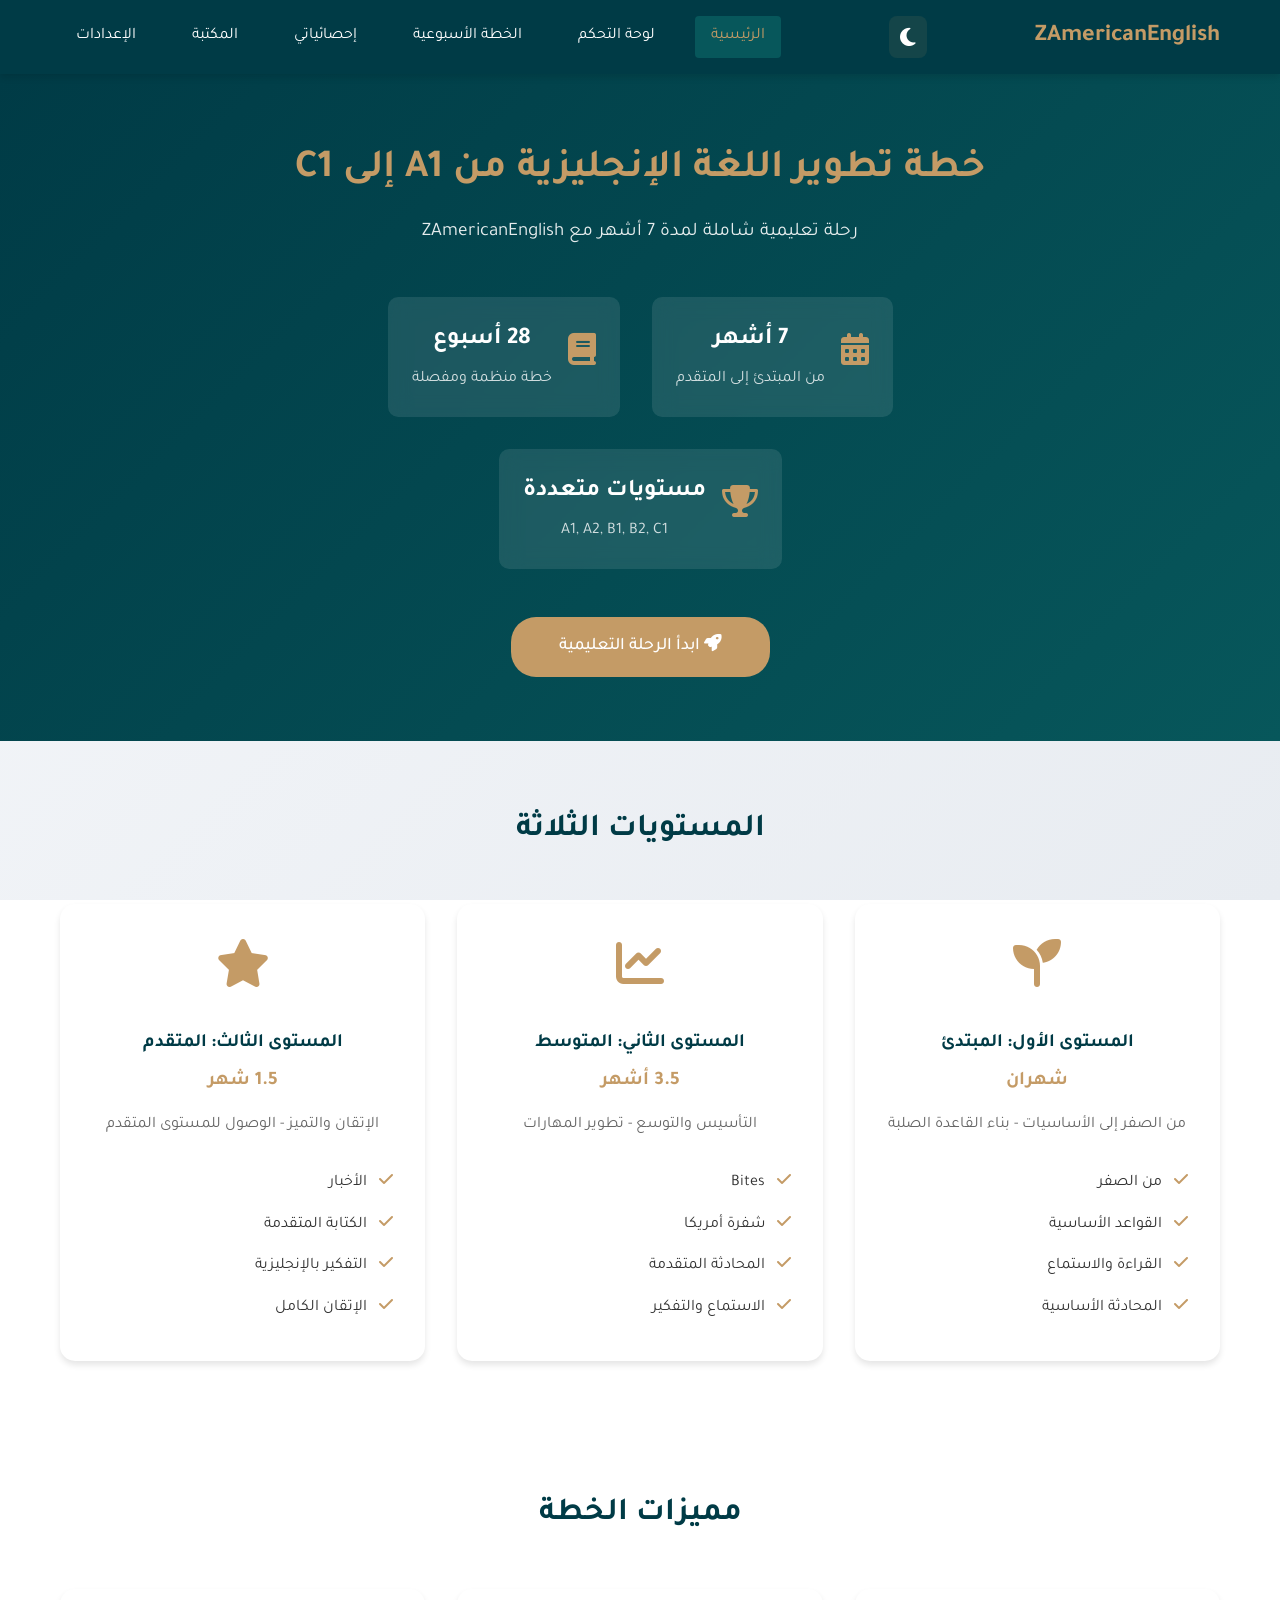
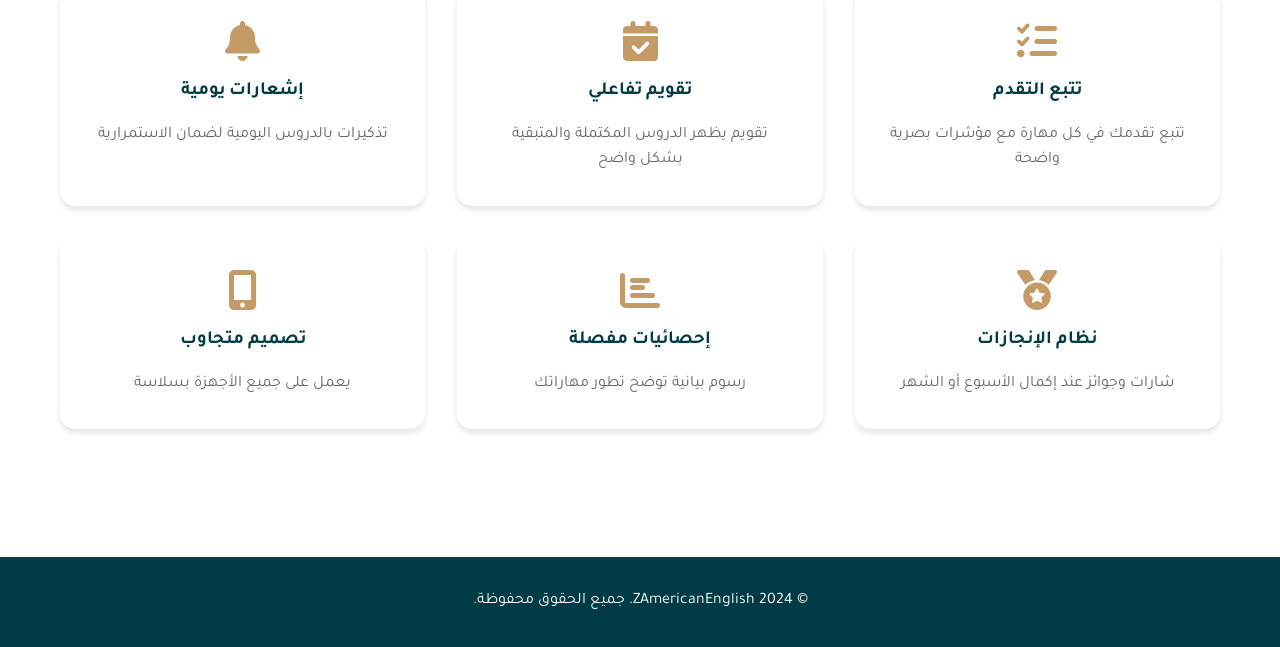
==== index.html @ 00224352 "Initial commit: ZAmericanRoadMap learning platform" ====
<!DOCTYPE html>
<html lang="ar" dir="rtl">
<head>
    <meta charset="UTF-8">
    <meta name="viewport" content="width=device-width, initial-scale=1.0">
    <title>خطة تطوير اللغة الإنجليزية من A1 إلى C1</title>
    <link rel="preconnect" href="https://fonts.googleapis.com">
    <link rel="preconnect" href="https://fonts.gstatic.com" crossorigin>
    <link href="https://fonts.googleapis.com/css2?family=Tajawal:wght@300;400;500;700&display=swap" rel="stylesheet">
    <link rel="stylesheet" href="https://cdnjs.cloudflare.com/ajax/libs/font-awesome/6.4.0/css/all.min.css">
    <link rel="stylesheet" href="css/style.css">
    <link rel="stylesheet" href="css/responsive.css">
</head>
<body>
    <header class="main-header">
        <div class="container">
            <h1 class="logo">ZAmericanEnglish</h1>
            <button class="menu-toggle" aria-label="قائمة">
                <i class="fas fa-bars"></i>
            </button>
            <nav class="main-nav">
                <a href="index.html" class="nav-link active">الرئيسية</a>
                <a href="dashboard.html" class="nav-link">لوحة التحكم</a>
                <a href="weekly-plan.html" class="nav-link">الخطة الأسبوعية</a>
                <a href="statistics.html" class="nav-link">إحصائياتي</a>
                <a href="library.html" class="nav-link">المكتبة</a>
                <a href="settings.html" class="nav-link">الإعدادات</a>
            </nav>
        </div>
    </header>

    <main>
        <section class="hero-section">
            <div class="container">
                <div class="hero-content">
                    <h1 class="hero-title">خطة تطوير اللغة الإنجليزية من A1 إلى C1</h1>
                    <p class="hero-subtitle">رحلة تعليمية شاملة لمدة 7 أشهر مع ZAmericanEnglish</p>
                    <div class="hero-timeline">
                        <div class="timeline-item">
                            <div class="timeline-icon">
                                <i class="fas fa-calendar-alt"></i>
                            </div>
                            <div class="timeline-content">
                                <h3>7 أشهر</h3>
                                <p>من المبتدئ إلى المتقدم</p>
                            </div>
                        </div>
                        <div class="timeline-item">
                            <div class="timeline-icon">
                                <i class="fas fa-book"></i>
                            </div>
                            <div class="timeline-content">
                                <h3>28 أسبوع</h3>
                                <p>خطة منظمة ومفصلة</p>
                            </div>
                        </div>
                        <div class="timeline-item">
                            <div class="timeline-icon">
                                <i class="fas fa-trophy"></i>
                            </div>
                            <div class="timeline-content">
                                <h3>مستويات متعددة</h3>
                                <p>A1, A2, B1, B2, C1</p>
                            </div>
                        </div>
                    </div>
                    <a href="dashboard.html" class="btn btn-primary btn-large">
                        <i class="fas fa-rocket"></i>
                        ابدأ الرحلة التعليمية
                    </a>
                </div>
            </div>
        </section>

        <section class="levels-section">
            <div class="container">
                <h2 class="section-title">المستويات الثلاثة</h2>
                <div class="levels-grid">
                    <div class="level-card">
                        <div class="level-icon">
                            <i class="fas fa-seedling"></i>
                        </div>
                        <h3>المستوى الأول: المبتدئ</h3>
                        <p class="level-duration">شهران</p>
                        <p class="level-description">من الصفر إلى الأساسيات - بناء القاعدة الصلبة</p>
                        <ul class="level-topics">
                            <li><i class="fas fa-check"></i> من الصفر</li>
                            <li><i class="fas fa-check"></i> القواعد الأساسية</li>
                            <li><i class="fas fa-check"></i> القراءة والاستماع</li>
                            <li><i class="fas fa-check"></i> المحادثة الأساسية</li>
                        </ul>
                    </div>
                    <div class="level-card">
                        <div class="level-icon">
                            <i class="fas fa-chart-line"></i>
                        </div>
                        <h3>المستوى الثاني: المتوسط</h3>
                        <p class="level-duration">3.5 أشهر</p>
                        <p class="level-description">التأسيس والتوسع - تطوير المهارات</p>
                        <ul class="level-topics">
                            <li><i class="fas fa-check"></i> Bites</li>
                            <li><i class="fas fa-check"></i> شفرة أمريكا</li>
                            <li><i class="fas fa-check"></i> المحادثة المتقدمة</li>
                            <li><i class="fas fa-check"></i> الاستماع والتفكير</li>
                        </ul>
                    </div>
                    <div class="level-card">
                        <div class="level-icon">
                            <i class="fas fa-star"></i>
                        </div>
                        <h3>المستوى الثالث: المتقدم</h3>
                        <p class="level-duration">1.5 شهر</p>
                        <p class="level-description">الإتقان والتميز - الوصول للمستوى المتقدم</p>
                        <ul class="level-topics">
                            <li><i class="fas fa-check"></i> الأخبار</li>
                            <li><i class="fas fa-check"></i> الكتابة المتقدمة</li>
                            <li><i class="fas fa-check"></i> التفكير بالإنجليزية</li>
                            <li><i class="fas fa-check"></i> الإتقان الكامل</li>
                        </ul>
                    </div>
                </div>
            </div>
        </section>

        <section class="features-section">
            <div class="container">
                <h2 class="section-title">مميزات الخطة</h2>
                <div class="features-grid">
                    <div class="feature-card">
                        <i class="fas fa-tasks"></i>
                        <h3>تتبع التقدم</h3>
                        <p>تتبع تقدمك في كل مهارة مع مؤشرات بصرية واضحة</p>
                    </div>
                    <div class="feature-card">
                        <i class="fas fa-calendar-check"></i>
                        <h3>تقويم تفاعلي</h3>
                        <p>تقويم يظهر الدروس المكتملة والمتبقية بشكل واضح</p>
                    </div>
                    <div class="feature-card">
                        <i class="fas fa-bell"></i>
                        <h3>إشعارات يومية</h3>
                        <p>تذكيرات بالدروس اليومية لضمان الاستمرارية</p>
                    </div>
                    <div class="feature-card">
                        <i class="fas fa-medal"></i>
                        <h3>نظام الإنجازات</h3>
                        <p>شارات وجوائز عند إكمال الأسبوع أو الشهر</p>
                    </div>
                    <div class="feature-card">
                        <i class="fas fa-chart-bar"></i>
                        <h3>إحصائيات مفصلة</h3>
                        <p>رسوم بيانية توضح تطور مهاراتك</p>
                    </div>
                    <div class="feature-card">
                        <i class="fas fa-mobile-alt"></i>
                        <h3>تصميم متجاوب</h3>
                        <p>يعمل على جميع الأجهزة بسلاسة</p>
                    </div>
                </div>
            </div>
        </section>
    </main>

    <footer class="main-footer">
        <div class="container">
            <p>&copy; 2024 ZAmericanEnglish. جميع الحقوق محفوظة.</p>
        </div>
    </footer>

    <script src="js/app.js"></script>
    <script src="js/utils.js"></script>
    <script src="js/dark-mode.js"></script>
</body>
</html>
---- css/style.css ----
/* متغيرات الألوان والخطوط */
:root {
  --color-petroleum: #003b46;
  --color-petroleum-light: #07575b;
  --color-gold: #c49b66;
  --color-gold-hover: #d4af37;
  --color-white: #ffffff;
  --color-light-gray: #f4f4f4;
  --color-text-dark: #333333;
  --color-text-light: #666666;
  --font-main: "Tajawal", sans-serif;

  /* ألوان الأيام */
  --color-saturday: #fef9e7;
  --color-sunday: #ffe5d9;
  --color-monday: #ffb4a2;
  --color-tuesday: #003b46;
  --color-wednesday: #a8e6cf;
  --color-thursday: #ffd93d;

  /* ظلال */
  --shadow-sm: 0 2px 4px rgba(0, 0, 0, 0.1);
  --shadow-md: 0 4px 6px rgba(0, 0, 0, 0.1);
  --shadow-lg: 0 10px 20px rgba(0, 0, 0, 0.15);
}

/* إعادة تعيين الأساسيات */
* {
  margin: 0;
  padding: 0;
  box-sizing: border-box;
}

body {
  font-family: var(--font-main);
  color: var(--color-text-dark);
  background: linear-gradient(135deg, #f5f7fa 0%, #e8ecf1 100%);
  background-attachment: fixed;
  line-height: 1.6;
  min-height: 100vh;
  overflow-x: hidden;
  transition: background 0.4s ease, color 0.4s ease;
}

/* Global transition for dark mode */
*,
*::before,
*::after {
  transition-property: background-color, border-color, color, box-shadow;
  transition-duration: 0.3s;
  transition-timing-function: ease;
}

.container {
  max-width: 1200px;
  margin: 0 auto;
  padding: 0 20px;
}

/* الهيدر */
.main-header {
  background: var(--color-petroleum);
  color: var(--color-white);
  padding: 1rem 0;
  box-shadow: var(--shadow-md);
  position: sticky;
  top: 0;
  z-index: 1000;
}

.main-header .container {
  display: flex;
  justify-content: space-between;
  align-items: center;
}

.logo {
  font-size: 1.5rem;
  font-weight: 700;
  color: var(--color-gold);
}

.main-nav {
  display: flex;
  gap: 1.5rem;
}

.menu-toggle {
  display: none;
  background: none;
  border: none;
  color: var(--color-white);
  font-size: 1.5rem;
  cursor: pointer;
  padding: 0.5rem;
  transition: all 0.3s ease;
}

.menu-toggle:hover {
  color: var(--color-gold);
}

.nav-link {
  color: var(--color-white);
  text-decoration: none;
  padding: 0.5rem 1rem;
  border-radius: 4px;
  transition: all 0.3s ease;
}

.nav-link:hover,
.nav-link.active {
  background: var(--color-petroleum-light);
  color: var(--color-gold);
}

/* Hero Section */
.hero-section {
  padding: 4rem 0;
  background: linear-gradient(135deg, var(--color-petroleum) 0%, var(--color-petroleum-light) 100%);
  color: var(--color-white);
  text-align: center;
}

.hero-content {
  max-width: 800px;
  margin: 0 auto;
}

.hero-title {
  font-size: 2.5rem;
  margin-bottom: 1rem;
  color: var(--color-gold);
}

.hero-subtitle {
  font-size: 1.2rem;
  margin-bottom: 2rem;
  opacity: 0.9;
}

.hero-timeline {
  display: flex;
  justify-content: center;
  gap: 2rem;
  margin: 3rem 0;
  flex-wrap: wrap;
}

.timeline-item {
  display: flex;
  align-items: center;
  gap: 1rem;
  background: rgba(255, 255, 255, 0.1);
  padding: 1.5rem;
  border-radius: 10px;
  backdrop-filter: blur(10px);
}

.timeline-icon {
  font-size: 2rem;
  color: var(--color-gold);
}

.timeline-content h3 {
  font-size: 1.5rem;
  margin-bottom: 0.5rem;
}

.timeline-content p {
  opacity: 0.8;
}

/* الأزرار */
.btn {
  display: inline-block;
  padding: 0.75rem 2rem;
  background: var(--color-gold);
  color: var(--color-white);
  text-decoration: none;
  border-radius: 25px;
  font-weight: 500;
  transition: all 0.3s ease;
  border: none;
  cursor: pointer;
  font-family: var(--font-main);
}

.btn:hover {
  background: var(--color-gold-hover);
  transform: translateY(-2px);
  box-shadow: var(--shadow-lg);
}

.btn-large {
  padding: 1rem 3rem;
  font-size: 1.1rem;
}

.btn-primary {
  background: var(--color-gold);
}

/* Sections */
.section-title {
  text-align: center;
  font-size: 2rem;
  margin-bottom: 3rem;
  color: var(--color-petroleum);
}

.levels-section,
.features-section {
  padding: 4rem 0;
}

.levels-grid,
.features-grid {
  display: grid;
  grid-template-columns: repeat(auto-fit, minmax(300px, 1fr));
  gap: 2rem;
}

.level-card,
.feature-card {
  background: var(--color-white);
  padding: 2rem;
  border-radius: 15px;
  box-shadow: var(--shadow-md);
  transition: all 0.3s ease;
  text-align: center;
}

.level-card:hover,
.feature-card:hover {
  transform: translateY(-5px);
  box-shadow: var(--shadow-lg);
}

.level-icon {
  font-size: 3rem;
  color: var(--color-gold);
  margin-bottom: 1rem;
}

.level-card h3 {
  color: var(--color-petroleum);
  margin-bottom: 0.5rem;
}

.level-duration {
  color: var(--color-gold);
  font-weight: 700;
  font-size: 1.2rem;
  margin-bottom: 1rem;
}

.level-description {
  color: var(--color-text-light);
  margin-bottom: 1.5rem;
}

.level-topics {
  list-style: none;
  text-align: right;
}

.level-topics li {
  padding: 0.5rem 0;
  color: var(--color-text-dark);
}

.level-topics li i {
  color: var(--color-gold);
  margin-left: 0.5rem;
}

.feature-card i {
  font-size: 2.5rem;
  color: var(--color-gold);
  margin-bottom: 1rem;
}

.feature-card h3 {
  color: var(--color-petroleum);
  margin-bottom: 1rem;
}

.feature-card p {
  color: var(--color-text-light);
}

/* Footer */
.main-footer {
  background: var(--color-petroleum);
  color: var(--color-white);
  text-align: center;
  padding: 2rem 0;
  margin-top: 4rem;
}

/* Dashboard Styles */
.dashboard-header {
  background: var(--color-petroleum);
  color: var(--color-white);
  padding: 2rem 0;
  margin-bottom: 2rem;
}

.dashboard-header h1 {
  text-align: center;
  font-size: 2rem;
  margin-bottom: 1rem;
}

.progress-section {
  background: var(--color-white);
  padding: 2rem;
  border-radius: 15px;
  box-shadow: var(--shadow-md);
  margin-bottom: 2rem;
}

.progress-bar-container {
  background: var(--color-light-gray);
  border-radius: 10px;
  height: 30px;
  overflow: hidden;
  margin-top: 1rem;
}

.progress-bar {
  background: linear-gradient(90deg, var(--color-gold) 0%, var(--color-gold-hover) 100%);
  height: 100%;
  border-radius: 10px;
  transition: width 0.5s ease;
  display: flex;
  align-items: center;
  justify-content: center;
  color: var(--color-white);
  font-weight: 700;
}

.week-selector {
  display: flex;
  justify-content: center;
  gap: 1rem;
  margin: 2rem 0;
  flex-wrap: wrap;
}

.week-btn {
  padding: 0.5rem 1.5rem;
  background: var(--color-light-gray);
  border: 2px solid var(--color-petroleum-light);
  border-radius: 25px;
  cursor: pointer;
  transition: all 0.3s ease;
  font-family: var(--font-main);
}

.week-btn:hover,
.week-btn.active {
  background: var(--color-petroleum);
  color: var(--color-white);
  border-color: var(--color-petroleum);
}

/* Weekly Plan Styles */
.weekly-plan-container {
  max-width: 1000px;
  margin: 0 auto;
  padding: 2rem;
}

.month-calendar-icon {
  position: relative;
  width: 80px;
  height: 80px;
  margin-bottom: 1rem;
}

.calendar-icon {
  width: 100%;
  height: 100%;
  background: var(--color-white);
  border: 3px solid var(--color-petroleum);
  border-radius: 5px;
  position: relative;
  box-shadow: var(--shadow-md);
}

.calendar-tab {
  position: absolute;
  top: -10px;
  right: 10px;
  width: 30px;
  height: 20px;
  background: #dc3545;
  border-radius: 3px 3px 0 0;
}

.calendar-number {
  position: absolute;
  top: 50%;
  left: 50%;
  transform: translate(-50%, -50%);
  font-size: 2rem;
  font-weight: 700;
  color: var(--color-petroleum);
}

.week-banner {
  background: linear-gradient(135deg, #ffd89b 0%, #ffecd2 100%);
  padding: 1.5rem;
  border-radius: 15px;
  text-align: center;
  margin: 2rem 0;
  box-shadow: var(--shadow-md);
}

.week-banner h2 {
  color: var(--color-petroleum);
  font-size: 1.8rem;
  margin: 0;
}

.weekly-schedule {
  margin-top: 2rem;
}

.weekly-schedule-wrapper {
  position: relative;
}

.day-row {
  display: flex;
  align-items: center;
  margin-bottom: 1rem;
  border-radius: 10px;
  padding: 1.5rem;
  box-shadow: var(--shadow-sm);
  transition: all 0.3s ease;
  position: relative;
  gap: 1rem;
}

.day-row:hover {
  transform: translateX(-5px);
  box-shadow: var(--shadow-md);
}

.lessons-column {
  flex: 1;
  display: flex;
  flex-direction: column;
  gap: 0.5rem;
}

.day-separator {
  width: 2px;
  height: 100%;
  background: rgba(0, 0, 0, 0.1);
  margin: 0 1rem;
}

.day-row.tuesday .day-separator {
  background: rgba(255, 255, 255, 0.3);
}

.day-row.saturday {
  background: var(--color-saturday);
}

.day-row.sunday {
  background: var(--color-sunday);
}

.day-row.monday {
  background: var(--color-monday);
}

.day-row.tuesday {
  background: var(--color-tuesday);
  color: var(--color-white);
}

.day-row.wednesday {
  background: var(--color-wednesday);
}

.day-row.thursday {
  background: var(--color-thursday);
}

.lesson-checkbox {
  width: 25px;
  height: 25px;
  margin-left: 1rem;
  cursor: pointer;
  accent-color: var(--color-gold);
}

.lesson-content {
  flex: 1;
  display: flex;
  gap: 1rem;
  align-items: center;
  flex-wrap: wrap;
}

.lesson-item {
  background: rgba(255, 255, 255, 0.7);
  padding: 0.5rem 1rem;
  border-radius: 5px;
  font-weight: 500;
}

.day-row.tuesday .lesson-item {
  background: rgba(255, 255, 255, 0.3);
  color: var(--color-white);
}

.day-name {
  min-width: 120px;
  font-weight: 700;
  font-size: 1.2rem;
  padding: 0 1rem;
  text-align: center;
}

.side-notes-container {
  margin-top: 2rem;
  display: flex;
  flex-direction: column;
  gap: 1rem;
}

/* Statistics */
.stats-grid {
  display: grid;
  grid-template-columns: repeat(auto-fit, minmax(250px, 1fr));
  gap: 2rem;
  margin-bottom: 3rem;
}

.stat-card {
  background: var(--color-white);
  padding: 2rem;
  border-radius: 15px;
  box-shadow: var(--shadow-md);
  text-align: center;
}

.stat-icon {
  font-size: 3rem;
  color: var(--color-gold);
  margin-bottom: 1rem;
}

.stat-value {
  font-size: 2.5rem;
  font-weight: 700;
  color: var(--color-petroleum);
  margin-bottom: 0.5rem;
}

.stat-label {
  color: var(--color-text-light);
}

/* Loading */
.loading {
  text-align: center;
  padding: 2rem;
  color: var(--color-text-light);
}

/* Utilities */
.text-center {
  text-align: center;
}

.mt-1 {
  margin-top: 1rem;
}

.mt-2 {
  margin-top: 2rem;
}

.mb-1 {
  margin-bottom: 1rem;
}

.mb-2 {
  margin-bottom: 2rem;
}

/* Skills Progress */
.skills-section {
  margin-top: 3rem;
}

.skills-grid {
  display: grid;
  grid-template-columns: repeat(auto-fit, minmax(200px, 1fr));
  gap: 1.5rem;
}

.skill-card {
  background: var(--color-white);
  padding: 1.5rem;
  border-radius: 15px;
  box-shadow: var(--shadow-md);
  text-align: center;
  transition: all 0.3s ease;
}

.skill-card:hover {
  transform: translateY(-5px);
  box-shadow: var(--shadow-lg);
}

.skill-icon {
  font-size: 2.5rem;
  color: var(--color-gold);
  margin-bottom: 1rem;
}

.skill-card h3 {
  color: var(--color-petroleum);
  margin-bottom: 1rem;
  font-size: 1.2rem;
}

.skill-progress-bar {
  background: var(--color-light-gray);
  height: 10px;
  border-radius: 5px;
  overflow: hidden;
  margin-bottom: 0.5rem;
}

.skill-progress {
  background: linear-gradient(90deg, var(--color-gold) 0%, var(--color-gold-hover) 100%);
  height: 100%;
  border-radius: 5px;
  transition: width 0.5s ease;
}

.skill-percentage {
  color: var(--color-text-light);
  font-size: 0.9rem;
}

.skills-progress-container {
  background: var(--color-white);
  padding: 2rem;
  border-radius: 15px;
  box-shadow: var(--shadow-md);
}

.skill-progress-item {
  margin-bottom: 1.5rem;
}

.skill-progress-item:last-child {
  margin-bottom: 0;
}

.skill-header {
  display: flex;
  justify-content: space-between;
  align-items: center;
  margin-bottom: 0.5rem;
}

.skill-name {
  font-weight: 700;
  color: var(--color-petroleum);
}

.skill-stats {
  color: var(--color-text-light);
  font-size: 0.9rem;
}

.skill-bar-container {
  background: var(--color-light-gray);
  height: 20px;
  border-radius: 10px;
  overflow: hidden;
  position: relative;
}

.skill-bar {
  background: linear-gradient(90deg, var(--color-gold) 0%, var(--color-gold-hover) 100%);
  height: 100%;
  border-radius: 10px;
  transition: width 0.5s ease;
  display: flex;
  align-items: center;
  justify-content: center;
  color: var(--color-white);
  font-weight: 700;
  font-size: 0.8rem;
}

/* Achievements */
.achievements-section {
  margin-top: 3rem;
}

.achievements-grid {
  display: grid;
  grid-template-columns: repeat(auto-fit, minmax(250px, 1fr));
  gap: 1.5rem;
}

.achievement-card {
  background: linear-gradient(135deg, var(--color-gold) 0%, var(--color-gold-hover) 100%);
  padding: 2rem;
  border-radius: 15px;
  box-shadow: var(--shadow-md);
  text-align: center;
  color: var(--color-white);
  transition: all 0.3s ease;
}

.achievement-card:hover {
  transform: translateY(-5px);
  box-shadow: var(--shadow-lg);
}

.achievement-icon {
  font-size: 3rem;
  margin-bottom: 1rem;
  color: var(--color-white);
}

.achievement-card h3 {
  margin-bottom: 0.5rem;
  font-size: 1.3rem;
}

.achievement-card p {
  opacity: 0.9;
  font-size: 0.9rem;
}

/* Settings */
.settings-section {
  max-width: 800px;
  margin: 0 auto;
}

.settings-card {
  background: var(--color-white);
  padding: 2rem;
  border-radius: 15px;
  box-shadow: var(--shadow-md);
  margin-bottom: 2rem;
}

.settings-card h2 {
  color: var(--color-petroleum);
  margin-bottom: 1rem;
  display: flex;
  align-items: center;
  gap: 0.5rem;
}

.settings-card h2 i {
  color: var(--color-gold);
}

.settings-card p {
  color: var(--color-text-light);
  margin-bottom: 1rem;
}

.settings-card.danger {
  border: 2px solid #dc3545;
}

.btn-danger {
  background: #dc3545;
  color: var(--color-white);
}

.btn-danger:hover {
  background: #c82333;
}

.switch {
  position: relative;
  display: inline-block;
  width: 60px;
  height: 34px;
}

.switch input {
  opacity: 0;
  width: 0;
  height: 0;
}

.slider {
  position: absolute;
  cursor: pointer;
  top: 0;
  left: 0;
  right: 0;
  bottom: 0;
  background-color: #ccc;
  transition: 0.4s;
  border-radius: 34px;
}

.slider:before {
  position: absolute;
  content: "";
  height: 26px;
  width: 26px;
  left: 4px;
  bottom: 4px;
  background-color: white;
  transition: 0.4s;
  border-radius: 50%;
}

input:checked+.slider {
  background-color: var(--color-gold);
}

input:checked+.slider:before {
  transform: translateX(26px);
}

/* Library */
.library-grid {
  display: grid;
  grid-template-columns: repeat(auto-fit, minmax(300px, 1fr));
  gap: 2rem;
}

.library-card {
  background: var(--color-white);
  padding: 2rem;
  border-radius: 15px;
  box-shadow: var(--shadow-md);
  text-align: center;
  transition: all 0.3s ease;
}

.library-card:hover {
  transform: translateY(-5px);
  box-shadow: var(--shadow-lg);
}

.library-icon {
  font-size: 3rem;
  color: var(--color-gold);
  margin-bottom: 1rem;
}

.library-card h3 {
  color: var(--color-petroleum);
  margin-bottom: 1rem;
}

.library-card p {
  color: var(--color-text-light);
  margin-bottom: 1.5rem;
}

/* Plan Controls */
.plan-controls {
  display: flex;
  gap: 2rem;
  margin-bottom: 2rem;
  flex-wrap: wrap;
}

.plan-controls label {
  display: block;
  margin-bottom: 0.5rem;
  color: var(--color-petroleum);
  font-weight: 500;
}

.form-select {
  padding: 0.75rem 1rem;
  border: 2px solid var(--color-petroleum-light);
  border-radius: 8px;
  font-family: var(--font-main);
  font-size: 1rem;
  background: var(--color-white);
  color: var(--color-text-dark);
  cursor: pointer;
  transition: all 0.3s ease;
}

.form-select:hover {
  border-color: var(--color-petroleum);
}

.form-select:focus {
  outline: none;
  border-color: var(--color-gold);
  box-shadow: 0 0 0 3px rgba(196, 155, 102, 0.1);
}

.plan-header {
  display: flex;
  align-items: flex-start;
  gap: 2rem;
  margin-bottom: 2rem;
  flex-wrap: wrap;
}

.month-name {
  text-align: center;
  color: var(--color-petroleum);
  font-weight: 700;
  margin-top: 0.5rem;
}

.lesson-row-item {
  display: flex;
  align-items: center;
  gap: 0.5rem;
  margin-bottom: 0.5rem;
}

.lesson-text {
  flex: 1;
}

.side-note {
  background: rgba(0, 59, 70, 0.1);
  padding: 1rem;
  border-radius: 10px;
  margin: 1rem 0;
  border-right: 4px solid var(--color-petroleum);
  display: flex;
  align-items: center;
  gap: 1rem;
}

.side-note p {
  margin: 0;
  color: var(--color-petroleum);
  font-weight: 500;
}

.side-note i {
  color: var(--color-gold);
  font-size: 1.5rem;
}

.week-header {
  display: flex;
  justify-content: space-between;
  align-items: center;
  margin-bottom: 2rem;
  padding: 1rem;
  background: var(--color-white);
  border-radius: 10px;
  box-shadow: var(--shadow-sm);
}

.week-progress {
  color: var(--color-gold);
  font-weight: 700;
}

/* Charts */
.charts-section {
  margin-top: 3rem;
}

.charts-grid {
  display: grid;
  grid-template-columns: repeat(auto-fit, minmax(300px, 1fr));
  gap: 2rem;
}

.chart-card {
  background: var(--color-white);
  padding: 2rem;
  border-radius: 15px;
  box-shadow: var(--shadow-md);
  transition: all 0.3s ease;
}

.chart-card:hover {
  transform: translateY(-5px);
  box-shadow: var(--shadow-lg);
}

.chart-card h3 {
  color: var(--color-petroleum);
  margin-bottom: 1rem;
  text-align: center;
}

.chart-card canvas {
  max-height: 300px;
}

/* Advanced Stats */
.advanced-stats-section {
  margin-top: 3rem;
}

.advanced-stats-grid {
  display: grid;
  grid-template-columns: repeat(auto-fit, minmax(200px, 1fr));
  gap: 1.5rem;
}

.advanced-stat-card {
  background: var(--color-white);
  padding: 1.5rem;
  border-radius: 15px;
  box-shadow: var(--shadow-md);
  display: flex;
  align-items: center;
  gap: 1rem;
  transition: all 0.3s ease;
}

.advanced-stat-card:hover {
  transform: translateY(-3px);
  box-shadow: var(--shadow-lg);
}

.advanced-stat-card .stat-icon {
  font-size: 2.5rem;
  color: var(--color-gold);
}

.advanced-stat-content h3 {
  color: var(--color-petroleum);
  font-size: 1.8rem;
  margin-bottom: 0.25rem;
}

.advanced-stat-content p {
  color: var(--color-text-light);
  font-size: 0.9rem;
  margin: 0;
}

/* Loading States */
.page-loader {
  position: fixed;
  top: 0;
  left: 0;
  right: 0;
  bottom: 0;
  background: rgba(255, 255, 255, 0.9);
  display: flex;
  flex-direction: column;
  justify-content: center;
  align-items: center;
  z-index: 9999;
  backdrop-filter: blur(5px);
}

.loader-spinner {
  width: 50px;
  height: 50px;
  border: 4px solid var(--color-light-gray);
  border-top-color: var(--color-gold);
  border-radius: 50%;
  animation: spin 1s linear infinite;
}

@keyframes spin {
  to {
    transform: rotate(360deg);
  }
}

.page-loader p {
  margin-top: 1rem;
  color: var(--color-petroleum);
  font-weight: 500;
}

/* Animations */
@keyframes fadeIn {
  from {
    opacity: 0;
    transform: translateY(20px);
  }

  to {
    opacity: 1;
    transform: translateY(0);
  }
}

@keyframes slideInRight {
  from {
    opacity: 0;
    transform: translateX(-30px);
  }

  to {
    opacity: 1;
    transform: translateX(0);
  }
}

@keyframes slideInLeft {
  from {
    opacity: 0;
    transform: translateX(30px);
  }

  to {
    opacity: 1;
    transform: translateX(0);
  }
}

@keyframes scaleIn {
  from {
    opacity: 0;
    transform: scale(0.9);
  }

  to {
    opacity: 1;
    transform: scale(1);
  }
}

.fade-in {
  animation: fadeIn 0.5s ease-out;
}

.slide-in-right {
  animation: slideInRight 0.5s ease-out;
}

.slide-in-left {
  animation: slideInLeft 0.5s ease-out;
}

.scale-in {
  animation: scaleIn 0.3s ease-out;
}

/* Toast Notifications */
.toast-container {
  position: fixed;
  top: 20px;
  left: 20px;
  z-index: 10000;
  display: flex;
  flex-direction: column;
  gap: 10px;
}

.toast {
  background: var(--color-white);
  padding: 1rem 1.5rem;
  border-radius: 8px;
  box-shadow: var(--shadow-lg);
  display: flex;
  align-items: center;
  gap: 1rem;
  min-width: 300px;
  animation: slideInLeft 0.3s ease-out;
  border-right: 4px solid var(--color-gold);
}

.toast.success {
  border-right-color: #28a745;
}

.toast.error {
  border-right-color: #dc3545;
}

.toast.warning {
  border-right-color: #ffc107;
}

.toast.info {
  border-right-color: #17a2b8;
}

.toast-icon {
  font-size: 1.5rem;
}

.toast.success .toast-icon {
  color: #28a745;
}

.toast.error .toast-icon {
  color: #dc3545;
}

.toast.warning .toast-icon {
  color: #ffc107;
}

.toast.info .toast-icon {
  color: #17a2b8;
}

.toast-content {
  flex: 1;
}

.toast-title {
  font-weight: 700;
  color: var(--color-petroleum);
  margin-bottom: 0.25rem;
}

.toast-message {
  color: var(--color-text-light);
  font-size: 0.9rem;
}

.toast-close {
  background: none;
  border: none;
  color: var(--color-text-light);
  cursor: pointer;
  font-size: 1.2rem;
  padding: 0;
  width: 24px;
  height: 24px;
  display: flex;
  align-items: center;
  justify-content: center;
}

.toast-close:hover {
  color: var(--color-petroleum);
}

@keyframes slideOutLeft {
  from {
    opacity: 1;
    transform: translateX(0);
  }

  to {
    opacity: 0;
    transform: translateX(-30px);
  }
}

/* Dark Mode */
.dark-mode {
  --color-petroleum: #07575b;
  --color-petroleum-light: #0a7a80;
  --color-white: #1a1a1a;
  --color-light-gray: #2d2d2d;
  --color-text-dark: #e0e0e0;
  --color-text-light: #b0b0b0;

  /* Dark mode day colors - muted versions */
  --color-saturday: #3d3526;
  --color-sunday: #3d2f2a;
  --color-monday: #3d2c28;
  --color-tuesday: #003b46;
  --color-wednesday: #2a3d32;
  --color-thursday: #3d3720;

  background: linear-gradient(135deg, #121212 0%, #1e1e1e 100%);
}

/* Header */
.dark-mode .main-header {
  background: linear-gradient(135deg, #0a4a50 0%, #003b46 100%);
  box-shadow: 0 4px 15px rgba(0, 0, 0, 0.4);
}

.dark-mode .logo {
  color: var(--color-gold);
  text-shadow: 0 0 10px rgba(196, 155, 102, 0.3);
}

.dark-mode .nav-link {
  color: #d0d0d0;
}

.dark-mode .nav-link:hover,
.dark-mode .nav-link.active {
  background: rgba(196, 155, 102, 0.2);
  color: var(--color-gold);
}

/* Hero Section */
.dark-mode .hero-section {
  background: linear-gradient(135deg, #0a4a50 0%, #003b46 100%);
  box-shadow: 0 4px 20px rgba(0, 0, 0, 0.3);
}

.dark-mode .hero-title {
  color: var(--color-gold);
  text-shadow: 0 2px 10px rgba(196, 155, 102, 0.2);
}

.dark-mode .hero-subtitle {
  color: #c0c0c0;
}

.dark-mode .timeline-item {
  background: rgba(0, 0, 0, 0.3);
  border: 1px solid rgba(196, 155, 102, 0.2);
}

.dark-mode .timeline-content h3 {
  color: #ffffff;
}

.dark-mode .timeline-content p {
  color: #b0b0b0;
}

/* Section Titles */
.dark-mode .section-title {
  color: var(--color-gold);
  text-shadow: 0 2px 5px rgba(0, 0, 0, 0.3);
}

/* Cards */
.dark-mode .level-card,
.dark-mode .feature-card,
.dark-mode .stat-card,
.dark-mode .skill-card,
.dark-mode .achievement-card,
.dark-mode .library-card,
.dark-mode .chart-card,
.dark-mode .advanced-stat-card,
.dark-mode .settings-card,
.dark-mode .progress-section,
.dark-mode .skills-progress-container {
  background: linear-gradient(145deg, #252525, #1e1e1e);
  color: var(--color-text-dark);
  box-shadow: 0 4px 15px rgba(0, 0, 0, 0.3);
  border: 1px solid rgba(255, 255, 255, 0.05);
}

.dark-mode .level-card:hover,
.dark-mode .feature-card:hover,
.dark-mode .stat-card:hover,
.dark-mode .skill-card:hover {
  box-shadow: 0 8px 25px rgba(0, 0, 0, 0.4);
  border-color: rgba(196, 155, 102, 0.2);
}

.dark-mode .level-card h3,
.dark-mode .feature-card h3 {
  color: var(--color-gold);
}

.dark-mode .level-description,
.dark-mode .feature-card p {
  color: #a0a0a0;
}

.dark-mode .level-topics li {
  color: #c0c0c0;
}

/* Day Rows - Muted dark versions */
.dark-mode .day-row.saturday {
  background: linear-gradient(135deg, #3d3526, #2e2a1e);
  border-right: 4px solid #c49b66;
}

.dark-mode .day-row.sunday {
  background: linear-gradient(135deg, #3d2f2a, #2e231f);
  border-right: 4px solid #d4a373;
}

.dark-mode .day-row.monday {
  background: linear-gradient(135deg, #3d2c28, #2e201d);
  border-right: 4px solid #e07a5f;
}

.dark-mode .day-row.tuesday {
  background: linear-gradient(135deg, #003b46, #002c35);
  border-right: 4px solid #00a8b5;
  color: #ffffff;
}

.dark-mode .day-row.wednesday {
  background: linear-gradient(135deg, #2a3d32, #1e2e25);
  border-right: 4px solid #52b788;
}

.dark-mode .day-row.thursday {
  background: linear-gradient(135deg, #3d3720, #2e2a18);
  border-right: 4px solid #ffd93d;
}

.dark-mode .day-row {
  box-shadow: 0 2px 8px rgba(0, 0, 0, 0.2);
}

.dark-mode .day-row:hover {
  box-shadow: 0 4px 15px rgba(0, 0, 0, 0.3);
}

.dark-mode .day-name {
  color: var(--color-gold);
  font-weight: 700;
}

.dark-mode .lesson-item {
  background: rgba(0, 0, 0, 0.3);
  color: #e0e0e0;
}

.dark-mode .day-row.tuesday .lesson-item {
  background: rgba(0, 168, 181, 0.2);
  color: #ffffff;
}

/* Buttons */
.dark-mode .btn {
  background: linear-gradient(135deg, #c49b66, #a8834f);
  box-shadow: 0 4px 15px rgba(196, 155, 102, 0.3);
}

.dark-mode .btn:hover {
  background: linear-gradient(135deg, #d4af37, #c49b66);
  box-shadow: 0 6px 20px rgba(196, 155, 102, 0.4);
}

.dark-mode .btn-danger {
  background: linear-gradient(135deg, #dc3545, #c82333);
}

.dark-mode .week-btn {
  background: #2d2d2d;
  border-color: var(--color-gold);
  color: #c0c0c0;
}

.dark-mode .week-btn:hover,
.dark-mode .week-btn.active {
  background: var(--color-gold);
  color: #1a1a1a;
}

/* Progress Bars */
.dark-mode .progress-bar-container {
  background: #1a1a1a;
  border: 1px solid rgba(255, 255, 255, 0.1);
}

.dark-mode .progress-bar {
  background: linear-gradient(90deg, var(--color-gold), #d4af37);
}

.dark-mode .skill-bar-container {
  background: #1a1a1a;
}

.dark-mode .skill-bar {
  background: linear-gradient(90deg, var(--color-gold), #d4af37);
}

/* Form Elements */
.dark-mode .form-select {
  background: #252525;
  color: #e0e0e0;
  border-color: #3d3d3d;
}

.dark-mode .form-select:hover {
  border-color: var(--color-gold);
}

.dark-mode .form-select:focus {
  border-color: var(--color-gold);
  box-shadow: 0 0 0 3px rgba(196, 155, 102, 0.2);
}

/* Week Banner */
.dark-mode .week-banner {
  background: linear-gradient(135deg, #3d3720, #2e2a18);
  border: 1px solid rgba(196, 155, 102, 0.3);
}

.dark-mode .week-banner h2 {
  color: var(--color-gold);
}

/* Week Header */
.dark-mode .week-header {
  background: #252525;
  border: 1px solid rgba(255, 255, 255, 0.05);
}

/* Side Notes */
.dark-mode .side-note {
  background: rgba(196, 155, 102, 0.1);
  border-right-color: var(--color-gold);
}

.dark-mode .side-note p {
  color: #c0c0c0;
}

/* Footer */
.dark-mode .main-footer {
  background: linear-gradient(135deg, #0a4a50 0%, #003b46 100%);
  border-top: 1px solid rgba(196, 155, 102, 0.2);
}

/* Toast */
.dark-mode .toast {
  background: #252525;
  color: var(--color-text-dark);
  border: 1px solid rgba(255, 255, 255, 0.1);
}

/* Dashboard Header */
.dark-mode .dashboard-header {
  background: linear-gradient(135deg, #0a4a50 0%, #003b46 100%);
}

/* Statistics */
.dark-mode .stat-value {
  color: var(--color-gold);
}

.dark-mode .stat-label {
  color: #a0a0a0;
}

/* Achievement Cards */
.dark-mode .achievement-card {
  background: linear-gradient(135deg, #8b6914, #a8834f) !important;
  border: 1px solid rgba(255, 255, 255, 0.1);
}

/* Switch/Toggle */
.dark-mode .slider {
  background-color: #3d3d3d;
}

.dark-mode input:checked+.slider {
  background-color: var(--color-gold);
}

/* Scrollbar */
.dark-mode::-webkit-scrollbar {
  width: 10px;
}

.dark-mode::-webkit-scrollbar-track {
  background: #1a1a1a;
}

.dark-mode::-webkit-scrollbar-thumb {
  background: #3d3d3d;
  border-radius: 5px;
}

.dark-mode::-webkit-scrollbar-thumb:hover {
  background: #4d4d4d;
}

/* Dark Mode Toggle Button */
.dark-mode-toggle-header {
  background: rgba(196, 155, 102, 0.1);
  border: 1px solid transparent;
  color: #ffffff;
  font-size: 1.3rem;
  cursor: pointer;
  padding: 0.6rem;
  border-radius: 8px;
  transition: all 0.3s ease;
  display: flex;
  align-items: center;
  justify-content: center;
}

.dark-mode-toggle-header:hover {
  background: rgba(196, 155, 102, 0.2);
  border-color: var(--color-gold);
  color: var(--color-gold);
  transform: scale(1.1);
}

.dark-mode .dark-mode-toggle-header {
  background: rgba(255, 255, 255, 0.1);
}

.dark-mode .dark-mode-toggle-header:hover {
  background: rgba(255, 255, 255, 0.2);
  color: #ffd93d;
}

/* Notes */
.btn-note {
  background: none;
  border: none;
  color: var(--color-gold);
  cursor: pointer;
  padding: 0.25rem 0.5rem;
  margin-right: 0.5rem;
  border-radius: 5px;
  transition: all 0.3s ease;
  font-size: 0.9rem;
}

.btn-note:hover {
  background: rgba(196, 155, 102, 0.2);
  transform: scale(1.1);
}

.note-indicator {
  color: var(--color-gold);
  margin-right: 0.5rem;
  font-size: 0.9rem;
}

/* Modal */
.modal {
  display: none;
  position: fixed;
  top: 0;
  left: 0;
  right: 0;
  bottom: 0;
  background: rgba(0, 0, 0, 0.5);
  z-index: 10000;
  justify-content: center;
  align-items: center;
  animation: fadeIn 0.3s ease-out;
}

.modal-content {
  background: var(--color-white);
  border-radius: 15px;
  width: 90%;
  max-width: 500px;
  max-height: 90vh;
  overflow-y: auto;
  box-shadow: var(--shadow-lg);
  animation: scaleIn 0.3s ease-out;
}

.dark-mode .modal-content {
  background: #2d2d2d;
  color: var(--color-text-dark);
}

.modal-header {
  display: flex;
  justify-content: space-between;
  align-items: center;
  padding: 1.5rem;
  border-bottom: 1px solid var(--color-light-gray);
}

.modal-header h2 {
  color: var(--color-petroleum);
  margin: 0;
}

.dark-mode .modal-header h2 {
  color: var(--color-gold);
}

.modal-close {
  background: none;
  border: none;
  font-size: 2rem;
  color: var(--color-text-light);
  cursor: pointer;
  padding: 0;
  width: 30px;
  height: 30px;
  display: flex;
  align-items: center;
  justify-content: center;
  transition: all 0.3s ease;
}

.modal-close:hover {
  color: var(--color-petroleum);
  transform: rotate(90deg);
}

.modal-body {
  padding: 1.5rem;
}

.modal-body textarea {
  width: 100%;
  padding: 1rem;
  border: 2px solid var(--color-light-gray);
  border-radius: 8px;
  font-family: var(--font-main);
  font-size: 1rem;
  resize: vertical;
  min-height: 150px;
}

.dark-mode .modal-body textarea {
  background: #1a1a1a;
  color: var(--color-text-dark);
  border-color: #3d3d3d;
}

.modal-actions {
  display: flex;
  gap: 1rem;
  margin-top: 1rem;
  justify-content: flex-end;
}

/* Search */
.search-container {
  margin-bottom: 2rem;
  padding: 1.5rem;
  background: var(--color-white);
  border-radius: 15px;
  box-shadow: var(--shadow-md);
}

.dark-mode .search-container {
  background: #2d2d2d;
}

.search-box {
  position: relative;
  display: flex;
  align-items: center;
  margin-bottom: 1rem;
}

.search-box i {
  position: absolute;
  right: 1rem;
  color: var(--color-text-light);
}

.search-box input {
  width: 100%;
  padding: 0.75rem 3rem 0.75rem 1rem;
  border: 2px solid var(--color-light-gray);
  border-radius: 25px;
  font-family: var(--font-main);
  font-size: 1rem;
  transition: all 0.3s ease;
}

.search-box input:focus {
  outline: none;
  border-color: var(--color-gold);
  box-shadow: 0 0 0 3px rgba(196, 155, 102, 0.1);
}

.dark-mode .search-box input {
  background: #1a1a1a;
  color: var(--color-text-dark);
  border-color: #3d3d3d;
}

.btn-clear-search {
  position: absolute;
  left: 1rem;
  background: none;
  border: none;
  color: var(--color-text-light);
  cursor: pointer;
  padding: 0.5rem;
  border-radius: 50%;
  transition: all 0.3s ease;
}

.btn-clear-search:hover {
  background: var(--color-light-gray);
  color: var(--color-petroleum);
}

.filters-container {
  display: flex;
  gap: 1rem;
  flex-wrap: wrap;
}

.filter-select {
  flex: 1;
  min-width: 150px;
  padding: 0.75rem 1rem;
  border: 2px solid var(--color-light-gray);
  border-radius: 8px;
  font-family: var(--font-main);
  font-size: 0.9rem;
  background: var(--color-white);
  color: var(--color-text-dark);
  cursor: pointer;
}

.dark-mode .filter-select {
  background: #1a1a1a;
  color: var(--color-text-dark);
  border-color: #3d3d3d;
}

.search-results-header {
  margin-bottom: 1rem;
  padding: 1rem;
  background: var(--color-white);
  border-radius: 10px;
  box-shadow: var(--shadow-sm);
}

.dark-mode .search-results-header {
  background: #2d2d2d;
}

.search-result-item {
  display: flex;
  justify-content: space-between;
  align-items: center;
  padding: 1rem;
  margin-bottom: 0.5rem;
  border-radius: 10px;
  transition: all 0.3s ease;
}

.search-result-item:hover {
  transform: translateX(-5px);
  box-shadow: var(--shadow-md);
}

.result-info {
  display: flex;
  gap: 1rem;
  font-size: 0.9rem;
  color: var(--color-text-light);
}

.search-no-results {
  text-align: center;
  padding: 3rem;
  color: var(--color-text-light);
}

.search-no-results i {
  font-size: 3rem;
  margin-bottom: 1rem;
  color: var(--color-gold);
}

/* Inline Loader */
.inline-loader {
  display: inline-flex;
  align-items: center;
  margin-left: 0.5rem;
}

.loader-spinner.small {
  width: 20px;
  height: 20px;
  border-width: 2px;
}

/* Tabs */
.dashboard-tabs {
  display: flex;
  gap: 1rem;
  margin-bottom: 2rem;
  border-bottom: 2px solid var(--color-light-gray);
}

.dark-mode .dashboard-tabs {
  border-bottom-color: #3d3d3d;
}

.tab-btn {
  background: none;
  border: none;
  padding: 1rem 2rem;
  font-family: var(--font-main);
  font-size: 1rem;
  color: var(--color-text-light);
  cursor: pointer;
  border-bottom: 3px solid transparent;
  transition: all 0.3s ease;
  position: relative;
  bottom: -2px;
}

.tab-btn:hover {
  color: var(--color-petroleum);
}

.tab-btn.active {
  color: var(--color-petroleum);
  border-bottom-color: var(--color-gold);
  font-weight: 700;
}

.dark-mode .tab-btn.active {
  color: var(--color-gold);
}

.tab-content {
  display: none;
}

.tab-content.active {
  display: block;
  animation: fadeIn 0.3s ease-out;
}

/* Calendar */
#calendar-container {
  background: var(--color-white);
  padding: 2rem;
  border-radius: 15px;
  box-shadow: var(--shadow-md);
}

.dark-mode #calendar-container {
  background: #2d2d2d;
}

.calendar-header {
  display: flex;
  justify-content: space-between;
  align-items: center;
  margin-bottom: 2rem;
}

.calendar-header h3 {
  color: var(--color-petroleum);
  font-size: 1.5rem;
}

.dark-mode .calendar-header h3 {
  color: var(--color-gold);
}

.calendar-nav-btn {
  background: var(--color-gold);
  border: none;
  color: var(--color-white);
  width: 40px;
  height: 40px;
  border-radius: 50%;
  cursor: pointer;
  transition: all 0.3s ease;
  display: flex;
  align-items: center;
  justify-content: center;
}

.calendar-nav-btn:hover {
  background: var(--color-gold-hover);
  transform: scale(1.1);
}

.calendar-grid {
  display: grid;
  grid-template-columns: repeat(7, 1fr);
  gap: 0.5rem;
}

.calendar-day-name {
  text-align: center;
  font-weight: 700;
  color: var(--color-petroleum);
  padding: 0.5rem;
}

.dark-mode .calendar-day-name {
  color: var(--color-gold);
}

.calendar-day {
  aspect-ratio: 1;
  display: flex;
  flex-direction: column;
  align-items: center;
  justify-content: center;
  border: 2px solid var(--color-light-gray);
  border-radius: 8px;
  cursor: pointer;
  transition: all 0.3s ease;
  position: relative;
  padding: 0.5rem;
}

.dark-mode .calendar-day {
  border-color: #3d3d3d;
}

.calendar-day:hover {
  background: var(--color-light-gray);
  transform: scale(1.05);
}

.dark-mode .calendar-day:hover {
  background: #3d3d3d;
}

.calendar-day.empty {
  border: none;
  cursor: default;
}

.calendar-day.empty:hover {
  background: transparent;
  transform: none;
}

.calendar-day.today {
  border-color: var(--color-gold);
  background: rgba(196, 155, 102, 0.1);
  font-weight: 700;
}

.calendar-day.has-lessons {
  border-color: var(--color-petroleum-light);
}

.calendar-day.has-completed {
  background: rgba(40, 167, 69, 0.2);
  border-color: #28a745;
}

.day-number {
  font-size: 1rem;
  color: var(--color-text-dark);
}

.dark-mode .day-number {
  color: var(--color-text-dark);
}

.lessons-indicator {
  font-size: 0.7rem;
  color: var(--color-gold);
  margin-top: 0.25rem;
}

.lessons-list {
  display: flex;
  flex-direction: column;
  gap: 1rem;
}

.lesson-modal-item {
  display: flex;
  align-items: center;
  gap: 1rem;
  padding: 1rem;
  background: var(--color-light-gray);
  border-radius: 10px;
  transition: all 0.3s ease;
}

.dark-mode .lesson-modal-item {
  background: #1a1a1a;
}

.lesson-modal-item:hover {
  transform: translateX(-5px);
  box-shadow: var(--shadow-sm);
}

.lesson-modal-item.completed {
  background: rgba(40, 167, 69, 0.1);
  border-right: 3px solid #28a745;
}

.lesson-modal-item i {
  font-size: 1.5rem;
  color: var(--color-gold);
}

.lesson-modal-item.completed i {
  color: #28a745;
}

.lesson-modal-content h4 {
  color: var(--color-petroleum);
  margin-bottom: 0.25rem;
}

.dark-mode .lesson-modal-content h4 {
  color: var(--color-gold);
}

.lesson-modal-content p {
  color: var(--color-text-light);
  font-size: 0.9rem;
  margin: 0;
}
---- css/responsive.css ----
/* التصميم المتجاوب */

/* Large Tablets */
@media (max-width: 1024px) {
  .hero-title {
    font-size: 2rem;
  }
  
  .hero-timeline {
    flex-direction: column;
    align-items: center;
  }
  
  .levels-grid,
  .features-grid {
    grid-template-columns: repeat(auto-fit, minmax(250px, 1fr));
  }
  
  .week-selector {
    gap: 0.5rem;
  }
  
  .week-btn {
    padding: 0.4rem 1rem;
    font-size: 0.9rem;
  }
  
  .dashboard-header h1 {
    font-size: 1.5rem;
  }
  
  .progress-section {
    padding: 1.5rem;
  }
}

/* Mobile */
@media (max-width: 768px) {
  .main-header .container {
    flex-direction: row;
    justify-content: space-between;
    align-items: center;
    position: relative;
  }
  
  .logo {
    font-size: 1.2rem;
  }
  
  /* Hamburger Menu */
  .menu-toggle {
    display: block !important;
  }
  
  .main-nav {
    position: absolute;
    top: 100%;
    right: 0;
    left: 0;
    background: var(--color-petroleum);
    flex-direction: column;
    padding: 1rem;
    box-shadow: var(--shadow-lg);
    display: none;
    gap: 0.5rem;
    z-index: 999;
  }
  
  .main-nav.active {
    display: flex;
  }
  
  .nav-link {
    padding: 0.75rem 1rem;
    font-size: 0.9rem;
    width: 100%;
    text-align: right;
    border-radius: 5px;
  }
  
  .nav-link:hover,
  .nav-link.active {
    background: var(--color-petroleum-light);
  }
  
  .hero-title {
    font-size: 1.5rem;
  }
  
  .hero-subtitle {
    font-size: 1rem;
  }
  
  .hero-timeline {
    gap: 1rem;
  }
  
  .timeline-item {
    flex-direction: column;
    text-align: center;
    padding: 1rem;
  }
  
  .levels-grid,
  .features-grid {
    grid-template-columns: 1fr;
  }
  
  .week-selector {
    flex-direction: column;
    align-items: stretch;
  }
  
  .week-btn {
    width: 100%;
  }
  
  .day-row {
    flex-direction: column;
    align-items: flex-start;
    gap: 1rem;
  }
  
  .day-separator {
    width: 100%;
    height: 2px;
    margin: 0.5rem 0;
  }
  
  .day-name {
    width: 100%;
    text-align: right;
    padding: 0.5rem 0;
    border-top: 2px solid rgba(0, 0, 0, 0.1);
    margin-top: 0.5rem;
  }
  
  .day-row.tuesday .day-name {
    border-top-color: rgba(255, 255, 255, 0.3);
  }
  
  .lessons-column {
    width: 100%;
  }
  
  .stats-grid {
    grid-template-columns: 1fr;
  }
  
  .weekly-plan-container {
    padding: 1rem;
  }
  
  .plan-controls {
    flex-direction: column;
    gap: 1rem;
  }
  
  .plan-controls label {
    font-size: 0.9rem;
  }
  
  .form-select {
    width: 100%;
    font-size: 0.9rem;
  }
  
  .week-banner {
    padding: 1rem;
  }
  
  .week-banner h2 {
    font-size: 1.4rem;
  }
  
  .month-calendar-icon {
    width: 60px;
    height: 60px;
  }
  
  .calendar-number {
    font-size: 1.5rem;
  }
  
  .month-name {
    font-size: 0.9rem;
  }
  
  .lesson-row-item {
    flex-wrap: wrap;
  }
  
  .lesson-checkbox {
    width: 20px;
    height: 20px;
    margin-left: 0.5rem;
  }
  
  .lesson-text {
    font-size: 0.9rem;
  }
  
  .day-name {
    font-size: 1rem;
    min-width: auto;
  }
  
  .skills-progress-container {
    padding: 1.5rem;
  }
  
  .skill-progress-item {
    margin-bottom: 1rem;
  }
  
  .settings-card {
    padding: 1.5rem;
  }
  
  .settings-card h2 {
    font-size: 1.2rem;
  }
  
  .week-header {
    flex-direction: column;
    align-items: flex-start;
    gap: 0.5rem;
  }
  
  .week-progress {
    font-size: 0.9rem;
  }
  
  .side-note {
    padding: 0.75rem;
    font-size: 0.9rem;
  }
}

/* Small Mobile */
@media (max-width: 480px) {
  .container {
    padding: 0 15px;
  }
  
  .hero-section {
    padding: 2rem 0;
  }
  
  .levels-section,
  .features-section {
    padding: 2rem 0;
  }
  
  .section-title {
    font-size: 1.5rem;
  }
  
  .btn-large {
    padding: 0.75rem 2rem;
    font-size: 1rem;
  }
  
  .plan-controls {
    flex-direction: column;
  }
  
  .plan-header {
    flex-direction: column;
    align-items: center;
  }
  
  .skills-grid {
    grid-template-columns: 1fr;
  }
  
  .achievements-grid {
    grid-template-columns: 1fr;
  }
  
  .library-grid {
    grid-template-columns: 1fr;
  }
  
  .hero-title {
    font-size: 1.3rem;
  }
  
  .hero-subtitle {
    font-size: 0.9rem;
  }
  
  .btn-large {
    padding: 0.6rem 1.5rem;
    font-size: 0.9rem;
  }
  
  .timeline-item {
    padding: 1rem;
  }
  
  .timeline-icon {
    font-size: 1.5rem;
  }
  
  .timeline-content h3 {
    font-size: 1.2rem;
  }
  
  .timeline-content p {
    font-size: 0.85rem;
  }
  
  .level-card,
  .feature-card {
    padding: 1.5rem;
  }
  
  .level-icon,
  .feature-card i {
    font-size: 2rem;
  }
  
  .dashboard-header {
    padding: 1.5rem 0;
  }
  
  .dashboard-header h1 {
    font-size: 1.3rem;
  }
  
  .progress-section {
    padding: 1rem;
  }
  
  .progress-bar-container {
    height: 25px;
  }
  
  .progress-bar {
    font-size: 0.85rem;
  }
  
  .stat-card {
    padding: 1.5rem;
  }
  
  .stat-icon {
    font-size: 2.5rem;
  }
  
  .stat-value {
    font-size: 2rem;
  }
  
  .skill-card {
    padding: 1rem;
  }
  
  .skill-icon {
    font-size: 2rem;
  }
  
  .skill-card h3 {
    font-size: 1rem;
  }
  
  .achievement-card {
    padding: 1.5rem;
  }
  
  .achievement-icon {
    font-size: 2.5rem;
  }
  
  .achievement-card h3 {
    font-size: 1.1rem;
  }
  
  .library-card {
    padding: 1.5rem;
  }
  
  .library-icon {
    font-size: 2.5rem;
  }
  
  .container {
    padding: 0 10px;
  }
  
  .day-row {
    padding: 1rem;
  }
  
  .lesson-row-item {
    margin-bottom: 0.3rem;
  }
  
  .side-note i {
    font-size: 1.2rem;
  }
  
  .charts-grid {
    grid-template-columns: 1fr;
  }
  
  .chart-card {
    padding: 1rem;
  }
  
  .chart-card canvas {
    max-height: 250px;
  }
  
  .advanced-stats-grid {
    grid-template-columns: repeat(2, 1fr);
  }
  
  .search-container {
    padding: 1rem;
  }
  
  .filters-container {
    flex-direction: column;
  }
  
  .filter-select {
    width: 100%;
  }
  
  .dashboard-tabs {
    flex-wrap: wrap;
  }
  
  .tab-btn {
    padding: 0.75rem 1rem;
    font-size: 0.9rem;
  }
  
  .calendar-grid {
    gap: 0.25rem;
  }
  
  .calendar-day {
    padding: 0.25rem;
    font-size: 0.8rem;
  }
  
  .day-number {
    font-size: 0.9rem;
  }
}

/* تحسينات إضافية للتصميم المتجاوب */
@media (max-width: 768px) {
  /* منع overflow */
  body {
    overflow-x: hidden;
  }
  
  /* تحسين الجداول */
  .week-selector {
    overflow-x: auto;
    -webkit-overflow-scrolling: touch;
    scrollbar-width: thin;
    padding-bottom: 0.5rem;
  }
  
  .week-selector::-webkit-scrollbar {
    height: 5px;
  }
  
  .week-selector::-webkit-scrollbar-thumb {
    background: var(--color-gold);
    border-radius: 5px;
  }
  
  /* تحسين الأزرار */
  .btn {
    padding: 0.6rem 1.5rem;
    font-size: 0.9rem;
  }
  
  /* تحسين البطاقات */
  .level-card,
  .feature-card,
  .stat-card,
  .skill-card,
  .achievement-card,
  .library-card {
    margin-bottom: 1rem;
  }
  
  /* تحسين التباعد */
  .section-title {
    margin-bottom: 2rem;
  }
  
  /* تحسين الهيدر */
  .main-header {
    padding: 0.75rem 0;
  }
  
  /* تحسين الفوتر */
  .main-footer {
    padding: 1.5rem 0;
    font-size: 0.85rem;
  }
}

/* تحسينات للشاشات الصغيرة جداً */
@media (max-width: 360px) {
  .logo {
    font-size: 1rem;
  }
  
  .hero-title {
    font-size: 1.1rem;
  }
  
  .section-title {
    font-size: 1.2rem;
  }
  
  .week-btn {
    padding: 0.4rem 0.8rem;
    font-size: 0.8rem;
  }
  
  .day-name {
    font-size: 0.9rem;
  }
  
  .lesson-text {
    font-size: 0.85rem;
  }
}
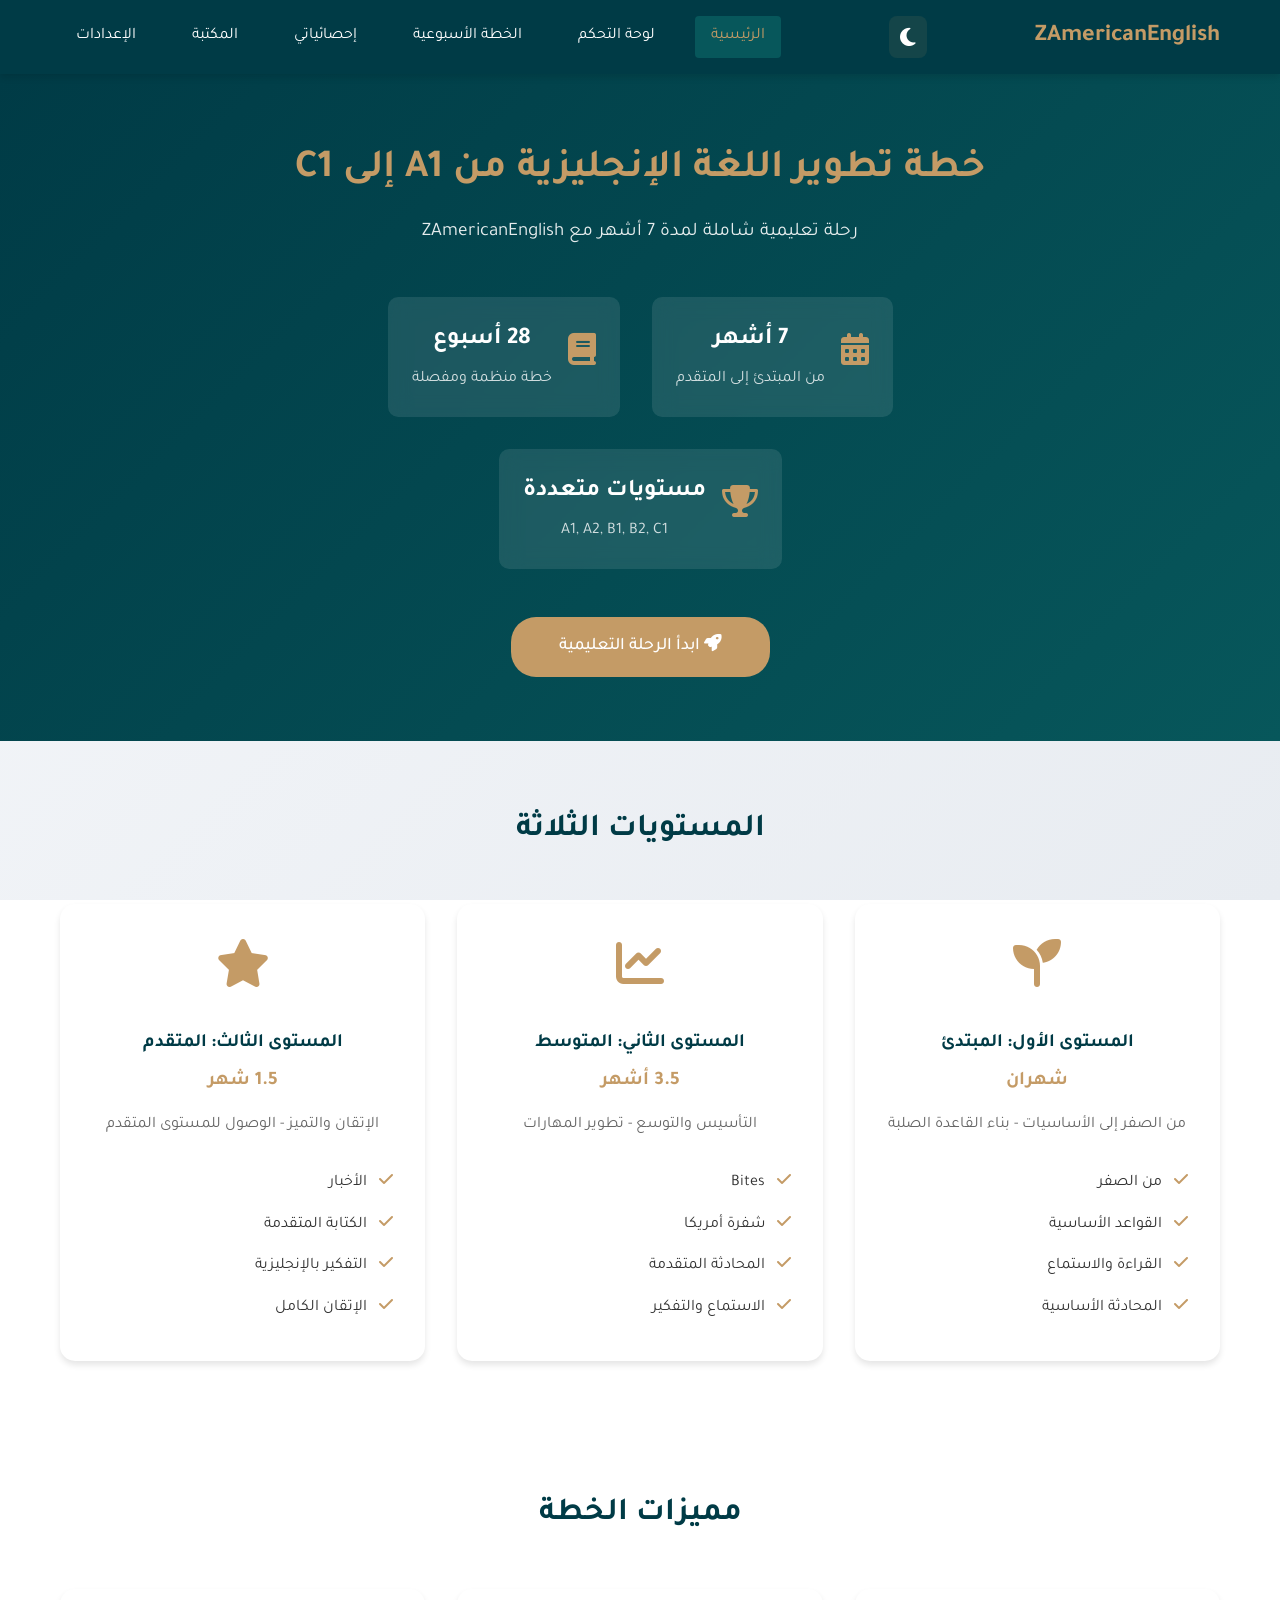
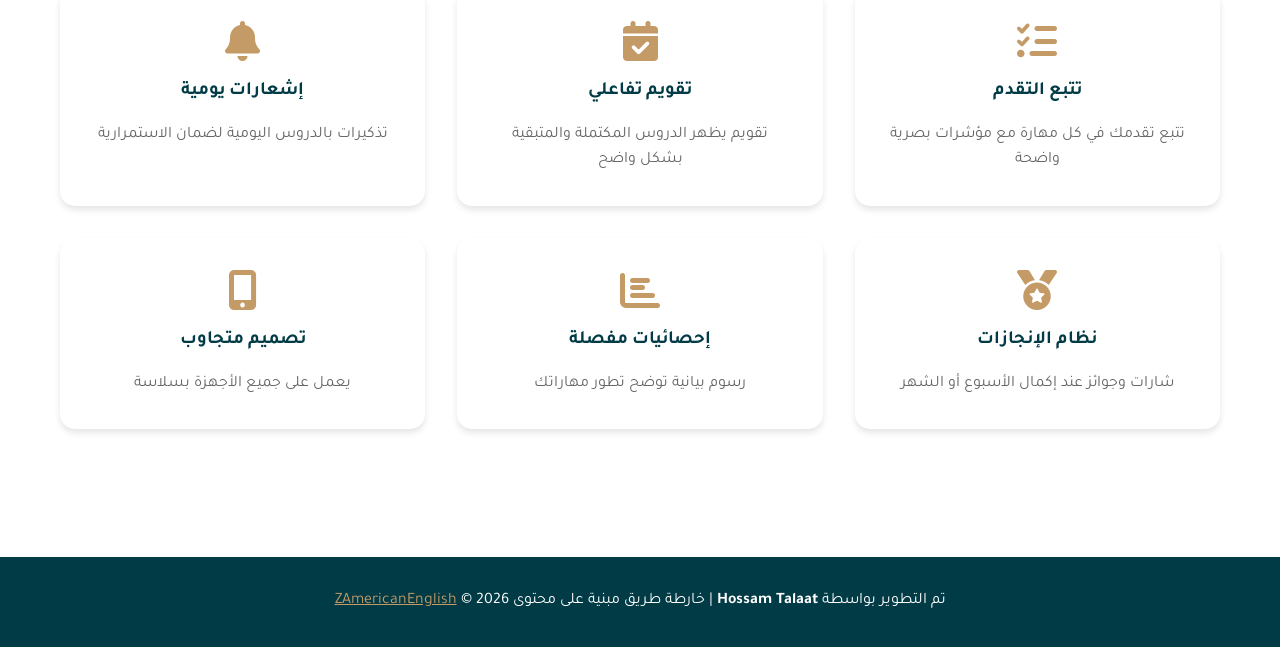
==== commit 712bfee7: "Update footer with developer credit (Hossam Talaat)" ====
--- a/index.html
+++ b/index.html
@@ -1,16 +1,90 @@
 <!DOCTYPE html>
 <html lang="ar" dir="rtl">
+
 <head>
     <meta charset="UTF-8">
     <meta name="viewport" content="width=device-width, initial-scale=1.0">
-    <title>خطة تطوير اللغة الإنجليزية من A1 إلى C1</title>
+
+    <!-- Primary Meta Tags -->
+    <title>ZAmericanEnglish - خطة تعلم الإنجليزية من A1 إلى C1 | تعلم اللغة الإنجليزية مجاناً</title>
+    <meta name="title" content="ZAmericanEnglish - خطة تعلم الإنجليزية من A1 إلى C1">
+    <meta name="description"
+        content="خطة تعليمية شاملة لتعلم اللغة الإنجليزية من الصفر حتى الاحتراف في 7 أشهر. تتبع تقدمك، دروس يومية منظمة، قواعد، محادثة، استماع، وكتابة مع ZAmericanEnglish.">
+    <meta name="keywords"
+        content="تعلم الإنجليزية, كورس إنجليزي, ZAmericanEnglish, خطة تعلم اللغة الإنجليزية, English learning, A1 to C1, تعلم الإنجليزية من الصفر, دروس إنجليزي مجانية">
+    <meta name="author" content="ZAmericanEnglish">
+    <meta name="robots" content="index, follow">
+    <meta name="language" content="Arabic">
+
+    <!-- Canonical URL -->
+    <link rel="canonical" href="https://zamerican-roadmap.vercel.app/">
+    <!-- Theme Color -->
+    <meta name="theme-color" content="#003b46">
+    <meta name="msapplication-TileColor" content="#003b46">
+
+    <!-- Open Graph / Facebook -->
+    <meta property="og:type" content="website">
+    <meta property="og:url" content="https://zamerican-roadmap.vercel.app/">
+    <meta property="og:title" content="ZAmericanEnglish - خطة تعلم الإنجليزية من A1 إلى C1">
+    <meta property="og:description"
+        content="خطة تعليمية شاملة لتعلم اللغة الإنجليزية من الصفر حتى الاحتراف في 7 أشهر. دروس يومية منظمة مع تتبع التقدم.">
+    <meta property="og:image" content="https://zamerican-roadmap.vercel.app/images/og-image.png">
+    <meta property="og:locale" content="ar_AR">
+    <meta property="og:site_name" content="ZAmericanEnglish">
+
+    <!-- Twitter -->
+    <meta property="twitter:card" content="summary_large_image">
+    <meta property="twitter:url" content="https://zamerican-roadmap.vercel.app/">
+    <meta property="twitter:title" content="ZAmericanEnglish - خطة تعلم الإنجليزية من A1 إلى C1">
+    <meta property="twitter:description"
+        content="خطة تعليمية شاملة لتعلم اللغة الإنجليزية من الصفر حتى الاحتراف في 7 أشهر.">
+    <meta property="twitter:image" content="https://zamerican-roadmap.vercel.app/images/og-image.png">
+
+    <!-- Structured Data / JSON-LD -->
+    <script type="application/ld+json">
+    {
+        "@context": "https://schema.org",
+        "@type": "EducationalOrganization",
+        "name": "ZAmericanEnglish",
+        "description": "منصة تعليمية لتعلم اللغة الإنجليزية من المستوى A1 إلى C1",
+        "url": "https://zamerican-roadmap.vercel.app/",
+        "logo": "https://zamerican-roadmap.vercel.app/images/logo.png",
+        "sameAs": [],
+        "offers": {
+            "@type": "Offer",
+            "name": "خطة تعلم الإنجليزية",
+            "description": "خطة تعليمية شاملة لمدة 7 أشهر",
+            "price": "0",
+            "priceCurrency": "USD"
+        },
+        "hasCourse": {
+            "@type": "Course",
+            "name": "English Learning Roadmap A1-C1",
+            "description": "خطة تعلم اللغة الإنجليزية من المبتدئ إلى المتقدم",
+            "provider": {
+                "@type": "Organization",
+                "name": "ZAmericanEnglish"
+            },
+            "timeRequired": "P7M",
+            "educationalLevel": "Beginner to Advanced"
+        }
+    }
+    </script>
+
+    <!-- Preconnect for Performance -->
     <link rel="preconnect" href="https://fonts.googleapis.com">
     <link rel="preconnect" href="https://fonts.gstatic.com" crossorigin>
+    <link rel="dns-prefetch" href="https://cdnjs.cloudflare.com">
+
+    <!-- Fonts & Icons -->
     <link href="https://fonts.googleapis.com/css2?family=Tajawal:wght@300;400;500;700&display=swap" rel="stylesheet">
     <link rel="stylesheet" href="https://cdnjs.cloudflare.com/ajax/libs/font-awesome/6.4.0/css/all.min.css">
+
+    <!-- Stylesheets -->
     <link rel="stylesheet" href="css/style.css">
     <link rel="stylesheet" href="css/responsive.css">
 </head>
+
 <body>
     <header class="main-header">
         <div class="container">
@@ -163,7 +237,9 @@
 
     <footer class="main-footer">
         <div class="container">
-            <p>&copy; 2024 ZAmericanEnglish. جميع الحقوق محفوظة.</p>
+            <p>تم التطوير بواسطة <strong>Hossam Talaat</strong> | خارطة طريق مبنية على محتوى <a
+                    href="https://www.youtube.com/@ZAmericanEnglish" target="_blank"
+                    style="color: var(--color-gold);">ZAmericanEnglish</a> &copy; 2026</p>
         </div>
     </footer>
 
@@ -171,5 +247,5 @@
     <script src="js/utils.js"></script>
     <script src="js/dark-mode.js"></script>
 </body>
-</html>
-
+
+</html>
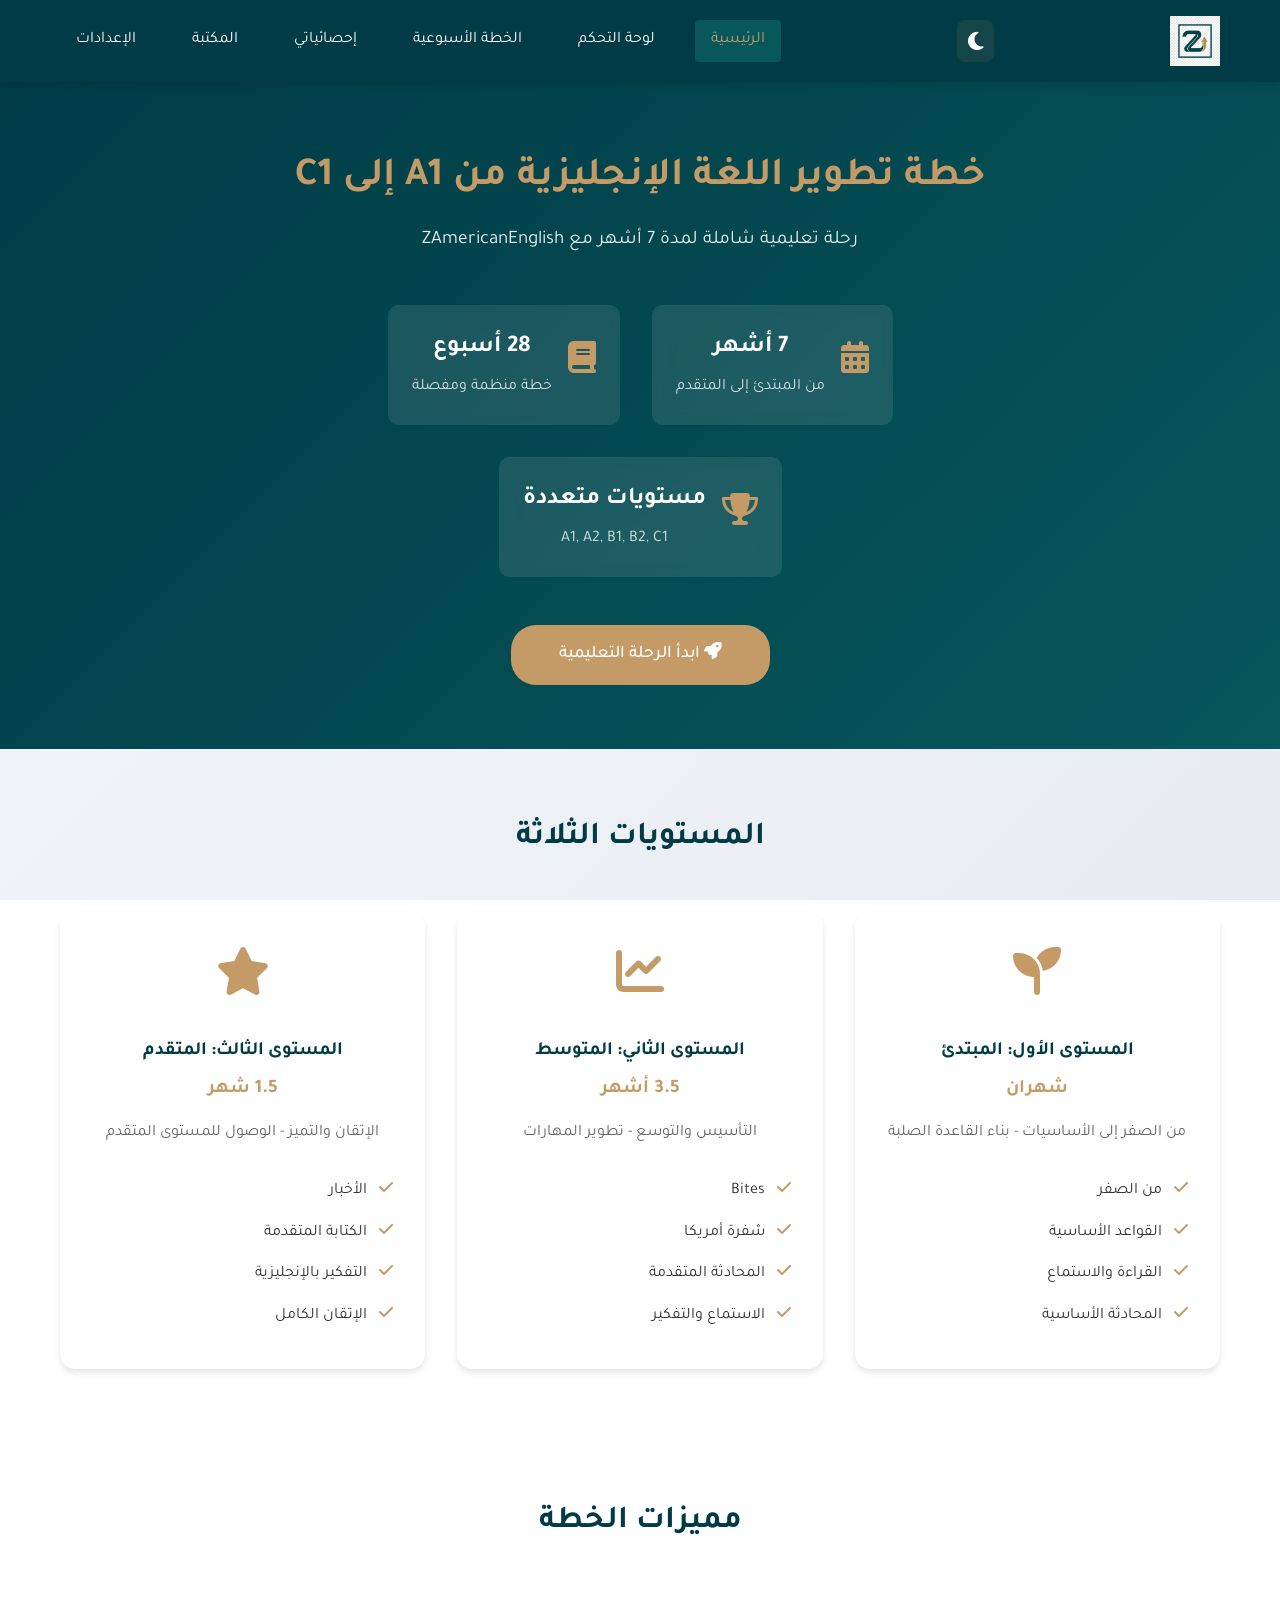
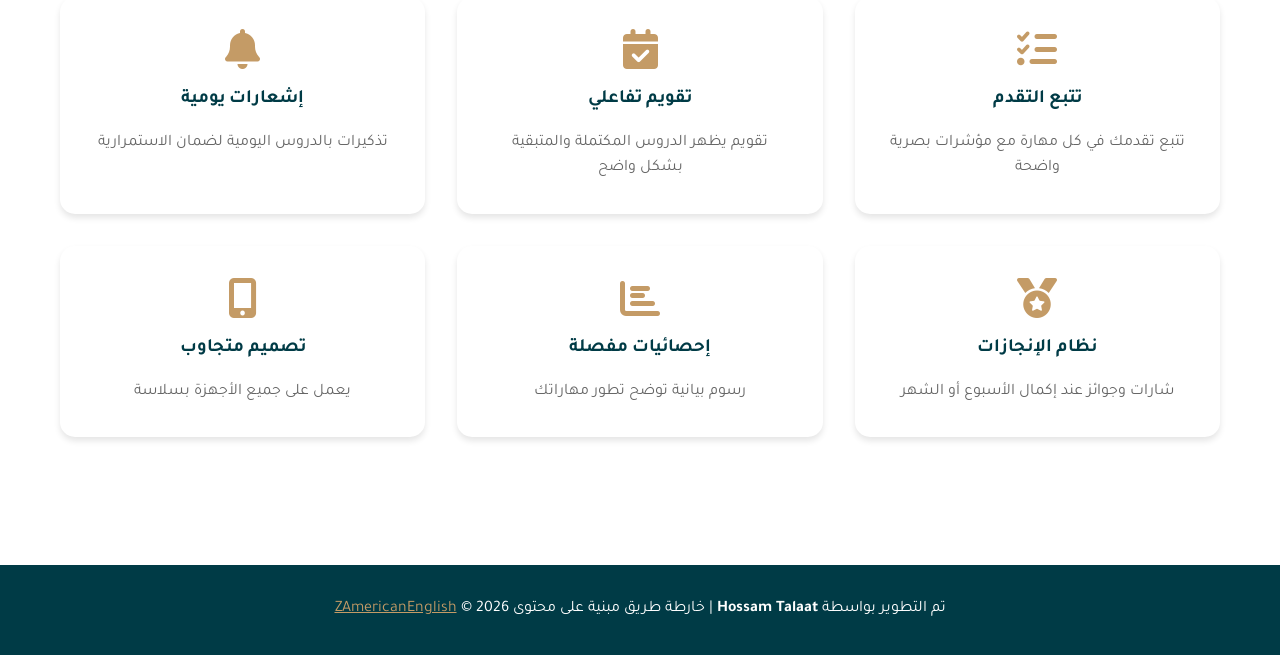
==== commit 90541200: "refactor: Replace header text with logo icon" ====
--- a/index.html
+++ b/index.html
@@ -21,6 +21,13 @@
     <!-- Theme Color -->
     <meta name="theme-color" content="#003b46">
     <meta name="msapplication-TileColor" content="#003b46">
+
+    <!-- Favicon -->
+    <link rel="icon" type="image/x-icon" href="images/favicon.ico">
+    <link rel="icon" type="image/png" sizes="32x32" href="images/favicon-32x32.png">
+    <link rel="icon" type="image/png" sizes="16x16" href="images/favicon-16x16.png">
+    <link rel="apple-touch-icon" sizes="180x180" href="images/apple-touch-icon.png">
+    <link rel="manifest" href="manifest.json">
 
     <!-- Open Graph / Facebook -->
     <meta property="og:type" content="website">
@@ -88,7 +95,9 @@
 <body>
     <header class="main-header">
         <div class="container">
-            <h1 class="logo">ZAmericanEnglish</h1>
+            <a href="index.html" class="logo">
+                <img src="images/apple-touch-icon.png" alt="ZAmericanRoadMap Logo" title="ZAmericanRoadMap">
+            </a>
             <button class="menu-toggle" aria-label="قائمة">
                 <i class="fas fa-bars"></i>
             </button>
--- a/css/style.css
+++ b/css/style.css
@@ -75,9 +75,19 @@
 }
 
 .logo {
-  font-size: 1.5rem;
-  font-weight: 700;
-  color: var(--color-gold);
+  display: flex;
+  align-items: center;
+  text-decoration: none;
+}
+
+.logo img {
+  height: 50px;
+  width: auto;
+  transition: transform 0.3s ease;
+}
+
+.logo:hover img {
+  transform: scale(1.1);
 }
 
 .main-nav {
@@ -1285,11 +1295,6 @@
 .dark-mode .main-header {
   background: linear-gradient(135deg, #0a4a50 0%, #003b46 100%);
   box-shadow: 0 4px 15px rgba(0, 0, 0, 0.4);
-}
-
-.dark-mode .logo {
-  color: var(--color-gold);
-  text-shadow: 0 0 10px rgba(196, 155, 102, 0.3);
 }
 
 .dark-mode .nav-link {
